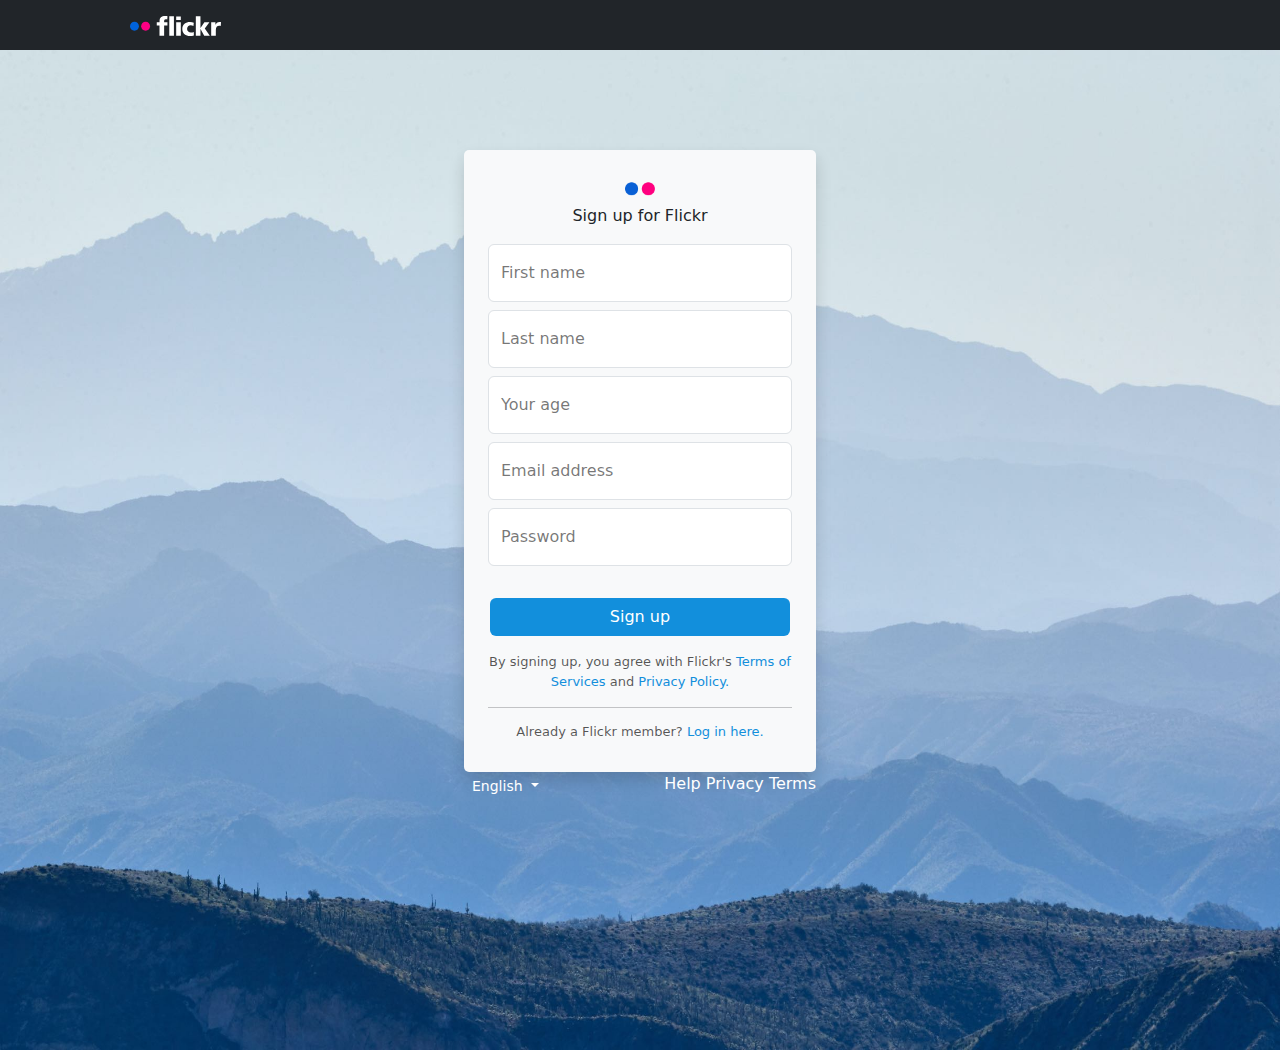
==== flickr Login/index.html @ da164bfc "project done" ====
<!DOCTYPE html>
<html lang="en">

<head>
    <meta charset="UTF-8">
    <meta name="viewport" content="width=device-width, initial-scale=1.0">
    <title>Document</title>
    <link rel="stylesheet" href="style.css">
    <link rel="stylesheet" href="https://cdn.jsdelivr.net/npm/bootstrap@5.3.2/dist/css/bootstrap.min.css">
    <title>Ejemplo reCAPTCHA 2.0 con PHP</title>
    <script src='https://www.google.com/recaptcha/api.js'></script>
</head>

<body background="images/033120190455-by-Henry.2edde7a9.jpg">
    <nav class="bg-dark">
        <a href=""><img src="images/flickr_logo_dots.7670d27a.svg" alt=""></a>
    </nav>
    <form action="">
        <div id="container" class="bg-light mx-auto shadow p-4 text-center ">
            <div><img src="images/flickr-color-svgrepo-com.png" alt="" width="30"></div>
            <p>Sign up for Flickr</p>
            <div class="form-floating mb-2 ">
                <input type="text" class="form-control" id="floatingInput" placeholder="">
                <label for="floatingInput">First name</label>
            </div>
            <div class="form-floating mb-2">
                <input type="email" class="form-control" id="floatingInput" placeholder="">
                <label for="floatingInput">Last name</label>
            </div>
            <div class="form-floating mb-2">
                <input type="email" class="form-control" id="floatingInput" placeholder="">
                <label for="floatingInput">Your age</label>
            </div>
            <div class="form-floating mb-2">
                <input type="email" class="form-control" id="floatingInput" placeholder="">
                <label for="floatingInput">Email address</label>
            </div>
            <div class="form-floating mb-2">
                <input type="password" class="form-control" id="floatingInput" placeholder="">
                <label for="floatingInput">Password</label>
            </div>
            <div class="g-recaptcha" data-sitekey="6LdNrRUpAAAAAAplrQ4EAOdCKBI9wcu5ivQFufdK"></div> 
             <div><button id="btn" class="btn  mt-4" type="button">Sign up</button></div> 
             <p id="privacy" class="mt-3">By signing up, you agree with Flickr's <span><a href="">Terms of Services</a></span> and <span><a href="">Privacy Policy.</a></span></p>
             <hr>
             <h6 id="privacy">Already a Flickr member? <span><a href="">Log in here.</a></span></h6>
        </div>
    </form>
    <div id="bottom">
        <div class="dropdown">
            <button id="footer-btn" class="btn btn-secondary btn-sm dropdown-toggle" type="button" data-bs-toggle="dropdown" aria-expanded="false">
              English
            </button>
            <ul id="dropdown" class="dropdown-menu">
              <li>繁體中文</li>
              <li>Deutsch</li>
              <li>Español</li>
              <li>Français</li>
              <li>한글</li>
              <li>Italiano</li>
              <li>Português</li>
              <li>Tiếng Việt</li>
              <li>Bahasa Indonesia</li>
            </ul>
        </div>   
        <div>
            <a href="">Help</a>
            <a href="">Privacy</a>
            <a href="">Terms</a>
        </div>
    </div>
    <script src="https://cdn.jsdelivr.net/npm/bootstrap@5.3.2/dist/js/bootstrap.bundle.min.js"></script>
</body>

</html>
---- flickr Login/style.css ----
*{
    margin: 0;
    padding: 0;
    box-sizing: border-box;
}
nav{
    height: 50px;
    padding-left: 130px;
    align-items: center;
    display: flex;
    position: fixed;
    top: 0px;
    width: 100%;
    z-index: 100;
}

nav img{
    height: 20px;
}

body{
    background-size: 100% 100%;
    background-repeat: no-repeat;
    min-height: 100vh;
}

label{
    color: rgba(0, 0, 0, 0.543);
}

#container{
    max-width: 22rem;
    border-radius: 5px;
    margin-top: 150px;
}

#btn{
    width: 300px;
    background-color: #128fdc;
    color: white;
}

span a{
    color: #128fdc;
    text-decoration: none;
}

#privacy{
    font-size: 13px;
    color: rgba(0, 0, 0, 0.658);
}

form{
    text-align: center;
}

#footer-btn{
    background: none;
    border: none;
    color:white
}

#bottom{
    display: flex;
    justify-content: space-between;
    max-width: 22rem;
    margin: auto;  
}

#bottom a{
    text-decoration: none;
    color: white;
}
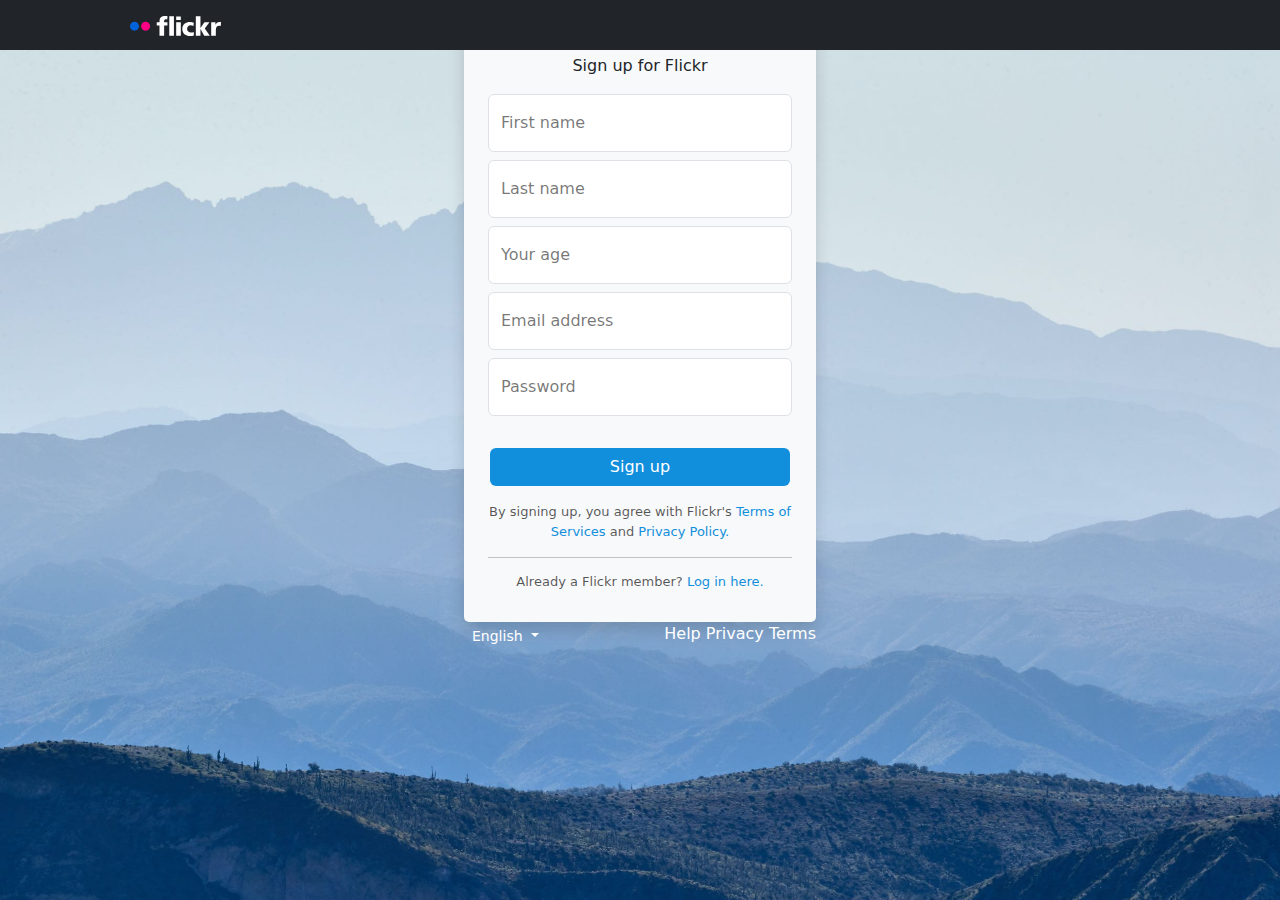
==== commit 8e404d0d: "cganges done" ====
--- a/flickr Login/index.html
+++ b/flickr Login/index.html
@@ -11,7 +11,7 @@
     <script src='https://www.google.com/recaptcha/api.js'></script>
 </head>
 
-<body background="images/033120190455-by-Henry.2edde7a9.jpg">
+<body class="background" >
     <nav class="bg-dark">
         <a href=""><img src="images/flickr_logo_dots.7670d27a.svg" alt=""></a>
     </nav>
@@ -63,7 +63,7 @@
               <li>Bahasa Indonesia</li>
             </ul>
         </div>   
-        <div>
+        <div id="help">
             <a href="">Help</a>
             <a href="">Privacy</a>
             <a href="">Terms</a>
--- a/flickr Login/style.css
+++ b/flickr Login/style.css
@@ -2,6 +2,10 @@
     margin: 0;
     padding: 0;
     box-sizing: border-box;
+}
+
+.background{
+    background-image: url(images/033120190455-by-Henry.2edde7a9.jpg);
 }
 nav{
     height: 50px;
@@ -31,7 +35,7 @@
 #container{
     max-width: 22rem;
     border-radius: 5px;
-    margin-top: 150px;
+    /* margin-top: 150px; */
 }
 
 #btn{
@@ -70,4 +74,18 @@
 #bottom a{
     text-decoration: none;
     color: white;
+}
+
+@media (max-width:470px) {
+    .background{
+        background: none;
+    }
+
+    #help a{
+        color: black;
+    }
+
+    #footer-btn{
+        color:black;
+    }
 }